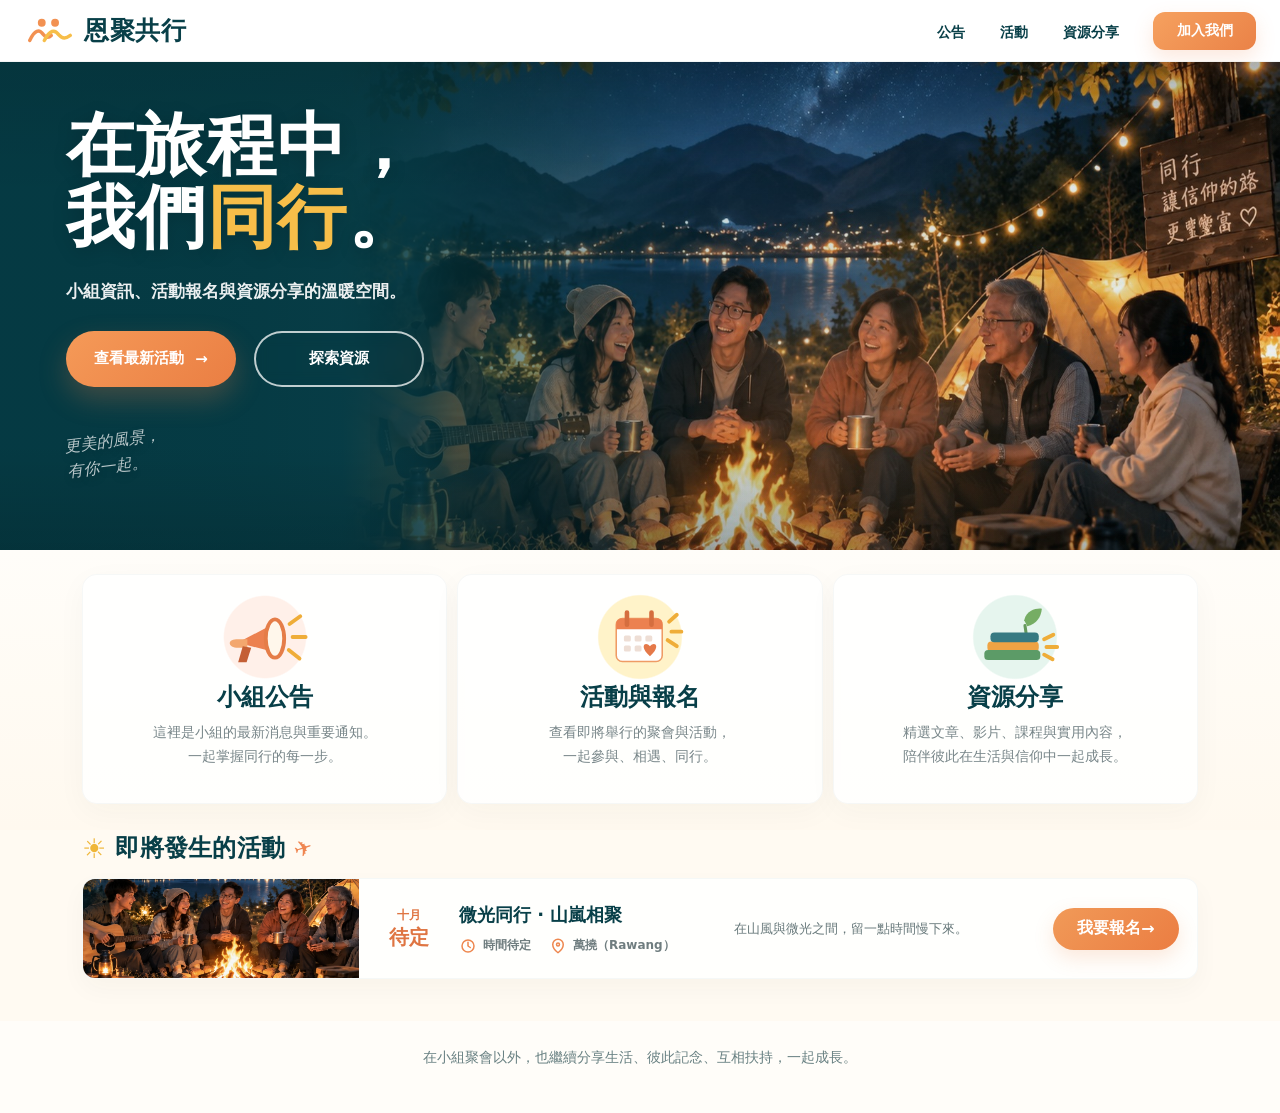
==== index.html @ 9990229e "Initial website version" ====
<!doctype html>
<html lang="zh-Hant">
<head>
  <meta charset="utf-8">
  <meta name="viewport" content="width=device-width, initial-scale=1">
  <meta name="theme-color" content="#fffaf2">
  <title>恩聚共行</title>
  <link rel="stylesheet" href="/style.css">
</head>
<body>
  <header class="topbar">
    <div class="nav-shell">
      <a class="brand" href="#top" aria-label="恩聚共行 首頁">
        <svg class="brand-mark" viewBox="0 0 82 48" aria-hidden="true">
          <circle cx="28" cy="11" r="6.2"></circle>
          <circle cx="49" cy="11" r="6.2"></circle>
          <path d="M9 39C17 22 24 21 30 29C34 34 38 36 43 31"></path>
          <path d="M32 39C41 22 48 21 55 30C60 36 65 37 73 31"></path>
        </svg>
        <span>恩聚共行</span>
      </a>

      <nav class="main-nav" aria-label="主要導覽">
        <a href="#announcements">公告</a>
        <a href="#events">活動</a>
        <a href="#resources">資源分享</a>
        <a class="join-btn" href="#connect">加入我們</a>
      </nav>

      <button class="menu-btn" type="button" aria-expanded="false" aria-label="開啟選單">
        <span></span><span></span><span></span>
      </button>
    </div>
  </header>

  <main id="top">
    <section class="hero" aria-labelledby="hero-title">
      <div class="hero-content">
        <h1 id="hero-title">在旅程中，<br>我們<span>同行</span>。</h1>
        <p>小組資訊、活動報名與資源分享的溫暖空間。</p>

        <div class="hero-actions">
          <a class="btn btn-primary" href="#events">查看最新活動 <span>→</span></a>
          <a class="btn btn-outline" href="#resources">探索資源</a>
        </div>

        <p class="hero-note">更美的風景，<br>有你一起。</p>
      </div>
    </section>

    <section class="feature-section" aria-label="主要功能">
      <div class="feature-grid">
        <article class="feature-card" id="announcements" tabindex="0">
          <div class="icon-stage icon-stage-peach" aria-hidden="true">
            <svg class="feature-icon megaphone" viewBox="0 0 120 90">
              <path class="icon-main" d="M31 49L69 29V64L31 54Z"></path>
              <path class="icon-light" d="M25 48H37V59H25C18 59 14 56 14 53C14 50 18 48 25 48Z"></path>
              <path class="icon-dark" d="M31 57L42 59L36 78H25Z"></path>
              <ellipse class="icon-ring" cx="73" cy="47" rx="12" ry="25"></ellipse>
              <path class="ray" d="M92 28L106 18M96 45H113M91 62L105 73"></path>
            </svg>
          </div>
          <h2>小組公告</h2>
          <p>這裡是小組的最新消息與重要通知。<br>一起掌握同行的每一步。</p>
        </article>

        <article class="feature-card" id="events" tabindex="0">
          <div class="icon-stage icon-stage-yellow" aria-hidden="true">
            <svg class="feature-icon calendar" viewBox="0 0 120 90">
              <rect class="icon-paper" x="29" y="21" width="60" height="56" rx="8"></rect>
              <path class="icon-main" d="M29 35H89V27C89 23 86 21 82 21H36C32 21 29 24 29 28Z"></path>
              <path class="ring" d="M43 13V29M75 13V29"></path>
              <g class="calendar-grid">
                <rect x="39" y="43" width="9" height="8" rx="2"></rect>
                <rect x="53" y="43" width="9" height="8" rx="2"></rect>
                <rect x="67" y="43" width="9" height="8" rx="2"></rect>
                <rect x="39" y="56" width="9" height="8" rx="2"></rect>
                <rect x="53" y="56" width="9" height="8" rx="2"></rect>
              </g>
              <path class="heart" d="M73 57C67 50 58 57 73 70C88 57 79 50 73 57Z"></path>
              <path class="ray" d="M98 25L108 16M101 38H114M96 49L108 57"></path>
            </svg>
          </div>
          <h2>活動與報名</h2>
          <p>查看即將舉行的聚會與活動，<br>一起參與、相遇、同行。</p>
        </article>

        <article class="feature-card" id="resources" tabindex="0">
          <div class="icon-stage icon-stage-mint" aria-hidden="true">
            <svg class="feature-icon books" viewBox="0 0 120 90">
              <path class="leaf" d="M72 23C75 10 88 7 95 8C94 19 88 28 76 31Z"></path>
              <path class="stem" d="M73 30C74 37 75 41 75 47"></path>
              <rect class="book book-one" x="24" y="51" width="67" height="13" rx="5"></rect>
              <rect class="book book-two" x="20" y="62" width="73" height="13" rx="5"></rect>
              <rect class="book book-three" x="28" y="39" width="63" height="13" rx="5"></rect>
              <path class="ray" d="M98 48L110 42M101 58H115M98 68L109 74"></path>
            </svg>
          </div>
          <h2>資源分享</h2>
          <p>精選文章、影片、課程與實用內容，<br>陪伴彼此在生活與信仰中一起成長。</p>
        </article>
      </div>
    </section>

    <section class="upcoming" aria-labelledby="upcoming-title">
      <div class="section-title-row">
        <h2 id="upcoming-title">
          <span class="sun-icon" aria-hidden="true">☀</span>
          即將發生的活動
          <span class="paper-plane" aria-hidden="true">✈</span>
        </h2>
        
      </div>

      <article class="event-card">
        <div class="event-image" role="img" aria-label="活動示意圖"></div>

        <div class="event-date">
          <span>十月</span>
          <strong>待定</strong>
        </div>

        <div class="event-main">
          <h3>微光同行 · 山嵐相聚</h3>
          <div class="event-meta">
            <span>
              <svg viewBox="0 0 24 24" aria-hidden="true"><circle cx="12" cy="12" r="8"></circle><path d="M12 7V12L15 14"></path></svg>
              時間待定
            </span>
            <span>
              <svg viewBox="0 0 24 24" aria-hidden="true"><path d="M12 21S5 15.8 5 10A7 7 0 0 1 19 10C19 15.8 12 21 12 21Z"></path><circle cx="12" cy="10" r="2"></circle></svg>
              萬撓（Rawang）
            </span>
          </div>
        </div>

        <p class="event-copy">在山風與微光之間，留一點時間慢下來。</p>

        <a class="register-btn" href="/chapter/1">我要報名 <span>→</span></a>
      </article>
    </section>

    <section class="connect" id="connect" aria-label="連結">
      <p>在小組聚會以外，也繼續分享生活、彼此記念、互相扶持，一起成長。</p>
    </section>
  </main>


  <script src="/app.js"></script>
</body>
</html>
---- style.css ----
:root {
  --cream: #fffaf2;
  --orange: #f29152;
  --sun: #f7be49;
  --ink: #083f48;
  --muted: #788689;
  --shadow: 0 14px 34px rgba(63, 50, 33, .07);
}
* { box-sizing: border-box; }
html { scroll-behavior: smooth; }
body {
  margin: 0;
  background: var(--cream);
  color: var(--ink);
  font-family: Inter, ui-sans-serif, system-ui, -apple-system, BlinkMacSystemFont,
               "Segoe UI", "Noto Sans TC", "Microsoft JhengHei", sans-serif;
  -webkit-font-smoothing: antialiased;
}
a { color: inherit; text-decoration: none; }
button { font: inherit; }

.topbar {
  position: sticky;
  top: 0;
  z-index: 30;
  height: 62px;
  background: rgba(255,255,255,.97);
  border-bottom: 1px solid rgba(5,61,69,.05);
  backdrop-filter: blur(14px);
}
.nav-shell {
  width: min(1298px, calc(100% - 48px));
  height: 100%;
  margin: 0 auto;
  display: flex;
  align-items: center;
  justify-content: space-between;
}
.brand {
  display: inline-flex;
  align-items: center;
  gap: 8px;
  color: var(--ink);
  font-weight: 800;
  font-size: 25px;
  letter-spacing: .02em;
}
.brand-mark { width: 52px; height: 36px; overflow: visible; }
.brand-mark circle { fill: var(--orange); }
.brand-mark path {
  fill: none;
  stroke: var(--orange);
  stroke-width: 5.5;
  stroke-linecap: round;
  stroke-linejoin: round;
}
.brand-mark path:last-child { stroke: var(--sun); }

.main-nav {
  display: flex;
  align-items: center;
  gap: 33px;
  font-size: 14px;
  font-weight: 700;
}
.main-nav > a:not(.join-btn) {
  position: relative;
  padding: 22px 1px 18px;
}
.main-nav > a:not(.join-btn)::after {
  content: "";
  position: absolute;
  left: 50%;
  right: 50%;
  bottom: 12px;
  height: 2px;
  border-radius: 999px;
  background: var(--orange);
  transition: .22s ease;
}
.main-nav > a:not(.join-btn):hover::after {
  left: 0;
  right: 0;
}
.join-btn {
  min-width: 103px;
  text-align: center;
  padding: 10px 18px;
  border-radius: 12px;
  color: #fff;
  background: linear-gradient(135deg, #f6a15f, #ea8247);
  box-shadow: 0 8px 20px rgba(237, 126, 67, .18);
  transition: transform .2s ease, box-shadow .2s ease;
}
.join-btn:hover {
  transform: translateY(-2px);
  box-shadow: 0 10px 24px rgba(237, 126, 67, .25);
}
.menu-btn {
  display: none;
  border: 0;
  background: none;
  padding: 8px;
}
.menu-btn span {
  display: block;
  width: 24px;
  height: 2px;
  margin: 5px 0;
  background: var(--ink);
}

.hero {
  position: relative;
  min-height: 488px;
  overflow: hidden;
  background:
    linear-gradient(90deg, rgba(5,58,67,.96) 0%, rgba(5,58,67,.92) 18%, rgba(5,58,67,.74) 33%, rgba(5,58,67,.18) 56%, rgba(5,58,67,.06) 100%),
    url("/assets/hero-bg-v2.jpg") center center / cover no-repeat;
}
.hero::before {
  content: "";
  position: absolute;
  inset: 0;
  background:
    radial-gradient(circle at 70% 68%, rgba(255, 161, 78, .18), transparent 22%),
    linear-gradient(180deg, rgba(0,0,0,.08), transparent 28%),
    linear-gradient(0deg, rgba(0,0,0,.12), transparent 22%);
  pointer-events: none;
}
.hero-content {
  position: relative;
  z-index: 2;
  width: min(1298px, calc(100% - 48px));
  margin: 0 auto;
  padding: 48px 0 46px 42px;
}
.hero h1 {
  margin: 0;
  color: #fff;
  font-size: clamp(52px, 5.4vw, 82px);
  line-height: 1.04;
  letter-spacing: .02em;
  font-weight: 900;
  font-family: "Noto Sans TC", "Microsoft JhengHei", sans-serif;
  text-shadow: 0 4px 18px rgba(0, 0, 0, .18);
}
.hero h1 span { color: var(--sun); }
.hero-content > p:not(.hero-note) {
  margin: 26px 0 0;
  color: rgba(255,255,255,.92);
  font-size: 17px;
  font-weight: 650;
}
.hero-actions {
  display: flex;
  gap: 18px;
  margin-top: 28px;
}
.btn {
  min-width: 170px;
  height: 56px;
  padding: 0 28px;
  border-radius: 999px;
  display: inline-flex;
  align-items: center;
  justify-content: center;
  gap: 11px;
  font-size: 15px;
  font-weight: 800;
  transition: transform .2s ease, box-shadow .2s ease, background .2s ease, border-color .2s ease;
}
.btn:hover { transform: translateY(-2px); }
.btn-primary {
  color: #fff;
  background: linear-gradient(135deg, #f59a58, #ea7e43);
  box-shadow: 0 12px 28px rgba(242, 132, 72, .25);
}
.btn-outline {
  color: #fff;
  border: 2px solid rgba(255,255,255,.75);
  background: rgba(7, 55, 68, .18);
  backdrop-filter: blur(7px);
}
.btn-outline:hover {
  background: rgba(255,255,255,.10);
  border-color: rgba(255,255,255,.92);
}
.hero-note {
  margin: 42px 0 0 !important;
  color: rgba(255,255,255,.72) !important;
  font-size: 16px !important;
  line-height: 1.55;
  font-style: italic;
  transform: rotate(-7deg);
  width: max-content;
  text-shadow: 0 4px 10px rgba(0,0,0,.2);
}

.feature-section {
  background: linear-gradient(180deg, #fffdf9 0%, #fff9ef 100%);
  padding: 24px 0 26px;
}
.feature-grid {
  width: min(1116px, calc(100% - 64px));
  margin: 0 auto;
  display: grid;
  grid-template-columns: repeat(3, 1fr);
  gap: 10px;
}
.feature-card {
  min-height: 230px;
  padding: 19px 18px 22px;
  text-align: center;
  border: 1px solid rgba(20,70,74,.035);
  border-radius: 15px;
  background: rgba(255,255,255,.84);
  box-shadow: 0 8px 30px rgba(69,49,27,.035);
  outline: none;
  transition: transform .22s ease, box-shadow .22s ease, border-color .22s ease;
}
.feature-card:hover,
.feature-card:focus-visible {
  transform: translateY(-5px);
  box-shadow: var(--shadow);
  border-color: rgba(240,138,75,.18);
}
.icon-stage {
  width: 110px;
  height: 86px;
  margin: 0 auto 4px;
  border-radius: 50%;
  display: grid;
  place-items: center;
  transition: transform .25s ease;
}
.feature-card:hover .icon-stage { transform: translateY(-4px) rotate(-1deg) scale(1.03); }
.icon-stage-peach { background: radial-gradient(circle, #fff0e9 0 58%, transparent 60%); }
.icon-stage-yellow { background: radial-gradient(circle, #fff3c9 0 59%, transparent 61%); }
.icon-stage-mint { background: radial-gradient(circle, #e6f5ee 0 59%, transparent 61%); }

.feature-icon { width: 92px; height: 72px; overflow: visible; }
.feature-icon .icon-main { fill: #ec8150; }
.feature-icon .icon-light { fill: #f3a76e; }
.feature-icon .icon-dark { fill: #c45f35; }
.feature-icon .icon-ring { fill: #fff7eb; stroke: #e57d48; stroke-width: 5; }
.feature-icon .ray {
  fill: none;
  stroke: #efad38;
  stroke-width: 5;
  stroke-linecap: round;
}
.calendar .icon-paper { fill: #fff; stroke: #ef9b65; stroke-width: 2; }
.calendar .ring { stroke: #d56e3f; stroke-width: 6; stroke-linecap: round; }
.calendar-grid rect { fill: #eeded5; }
.calendar .heart { fill: #e57949; }
.books .leaf { fill: #76ad64; }
.books .stem { stroke: #66995d; stroke-width: 4; fill: none; stroke-linecap: round; }
.book-one { fill: #efa344; }
.book-two { fill: #5c9b67; }
.book-three { fill: #377a82; }

.feature-card h2 {
  margin: 4px 0 8px;
  font-size: 24px;
  line-height: 1.15;
}
.feature-card p {
  margin: 0;
  color: var(--muted);
  font-size: 14px;
  line-height: 1.72;
}

.upcoming {
  background: #fffaf2;
  padding: 2px 0 42px;
}
.section-title-row {
  width: min(1116px, calc(100% - 64px));
  margin: 0 auto;
  padding: 0 0 14px;
  display: flex;
  align-items: center;
  justify-content: space-between;
}
.section-title-row h2 {
  margin: 0;
  display: flex;
  align-items: center;
  gap: 9px;
  font-size: 24px;
  letter-spacing: .01em;
}
.sun-icon { color: #efb638; font-size: 27px; }
.paper-plane { color: #ef8550; font-size: 22px; transform: rotate(-18deg); }
.view-all {
  color: #e6814c;
  font-size: 13px;
  font-weight: 800;
  cursor: default;
  user-select: none;
}
.event-card {
  width: min(1116px, calc(100% - 64px));
  min-height: 99px;
  margin: 0 auto;
  display: grid;
  grid-template-columns: 276px 68px 1.05fr 1.2fr 132px;
  align-items: center;
  gap: 16px;
  padding: 0 18px 0 0;
  overflow: hidden;
  border-radius: 13px;
  border: 1px solid rgba(20,70,74,.04);
  background: rgba(255,255,255,.86);
  box-shadow: 0 10px 26px rgba(66,45,21,.035);
}
.event-image {
  align-self: stretch;
  min-height: 99px;
  background: url("/assets/event-rawang-v2.jpg") center center / cover no-repeat;
}
.event-date {
  text-align: center;
  color: #df7542;
  line-height: 1.1;
}
.event-date span { display: block; font-size: 12px; font-weight: 800; }
.event-date strong { display: block; margin-top: 4px; font-size: 20px; }
.event-main h3 {
  margin: 0 0 10px;
  font-size: 18px;
}
.event-meta {
  display: flex;
  gap: 18px;
  flex-wrap: wrap;
  color: #6f7d7f;
  font-size: 12px;
  font-weight: 650;
}
.event-meta span {
  display: inline-flex;
  align-items: center;
  gap: 6px;
}
.event-meta svg {
  width: 18px;
  height: 18px;
  fill: none;
  stroke: #ee874f;
  stroke-width: 2;
  stroke-linecap: round;
  stroke-linejoin: round;
}
.event-copy {
  margin: 0;
  color: #68797b;
  font-size: 13px;
  line-height: 1.65;
}
.register-btn {
  justify-self: end;
  min-width: 126px;
  height: 42px;
  border: 0;
  border-radius: 999px;
  color: #fff;
  font-weight: 800;
  cursor: pointer;
  background: linear-gradient(135deg, #f19a58, #eb7d42);
  box-shadow: 0 8px 20px rgba(235,125,66,.18);
  transition: transform .18s ease, box-shadow .18s ease;
}
.register-btn:hover {
  transform: translateY(-2px);
  box-shadow: 0 10px 24px rgba(235,125,66,.25);
}
.connect {
  padding: 28px 20px 46px;
  background: #fffdf9;
  text-align: center;
  color: #688082;
  font-size: 14px;
}
.connect p { margin: 0 auto; max-width: 760px; }

.prototype-toast {
  position: fixed;
  left: 50%;
  bottom: 22px;
  z-index: 80;
  transform: translate(-50%, 18px);
  opacity: 0;
  pointer-events: none;
  padding: 11px 16px;
  border-radius: 999px;
  color: #fff;
  background: rgba(5,61,69,.94);
  box-shadow: 0 12px 30px rgba(5,40,46,.25);
  font-size: 13px;
  transition: .22s ease;
}
.prototype-toast.show {
  opacity: 1;
  transform: translate(-50%, 0);
}

@media (max-width: 980px) {
  .hero-content { padding-left: 18px; }
  .event-card { grid-template-columns: 220px 66px 1fr 126px; }
  .event-copy { display: none; }
}

@media (max-width: 760px) {
  .nav-shell { width: calc(100% - 28px); }
  .brand { font-size: 21px; }
  .brand-mark { width: 44px; }
  .main-nav {
    position: absolute;
    left: 14px;
    right: 14px;
    top: 68px;
    display: none;
    flex-direction: column;
    align-items: stretch;
    gap: 0;
    padding: 14px;
    border-radius: 14px;
    background: #fff;
    box-shadow: 0 16px 40px rgba(0,0,0,.12);
  }
  .main-nav.open { display: flex; }
  .main-nav > a { padding: 12px !important; }
  .join-btn { margin-top: 5px; }
  .menu-btn { display: block; }

  .hero {
    min-height: 560px;
    background:
      linear-gradient(180deg, rgba(5,58,67,.92) 0%, rgba(5,58,67,.78) 52%, rgba(5,58,67,.46) 100%),
      url("/assets/hero-bg-v2.jpg") 68% center / cover no-repeat;
  }
  .hero-content {
    width: calc(100% - 32px);
    padding: 54px 8px 36px;
  }
  .hero h1 { font-size: clamp(44px, 13vw, 60px); }
  .hero-content > p:not(.hero-note) {
    max-width: 330px;
    font-size: 16px;
  }
  .hero-actions { flex-wrap: wrap; gap: 12px; }
  .btn { width: 100%; min-width: 0; height: 52px; }

  .feature-grid {
    width: calc(100% - 28px);
    grid-template-columns: 1fr;
    gap: 12px;
  }
  .feature-card { min-height: auto; padding: 19px 18px 23px; }

  .section-title-row,
  .event-card { width: calc(100% - 28px); }
  .section-title-row h2 { font-size: 21px; }
  .event-card {
    grid-template-columns: 92px 1fr;
    gap: 12px;
    padding: 0 0 14px;
  }
  .event-image {
    grid-column: 1 / -1;
    min-height: 170px;
  }
  .event-date { padding-left: 10px; }
  .event-main { padding-right: 12px; }
  .event-copy {
    display: block;
    grid-column: 1 / -1;
    padding: 0 14px;
  }
  .register-btn {
    grid-column: 1 / -1;
    justify-self: stretch;
    margin: 0 14px;
  }
}

.register-btn{display:inline-flex;align-items:center;justify-content:center;text-decoration:none;}
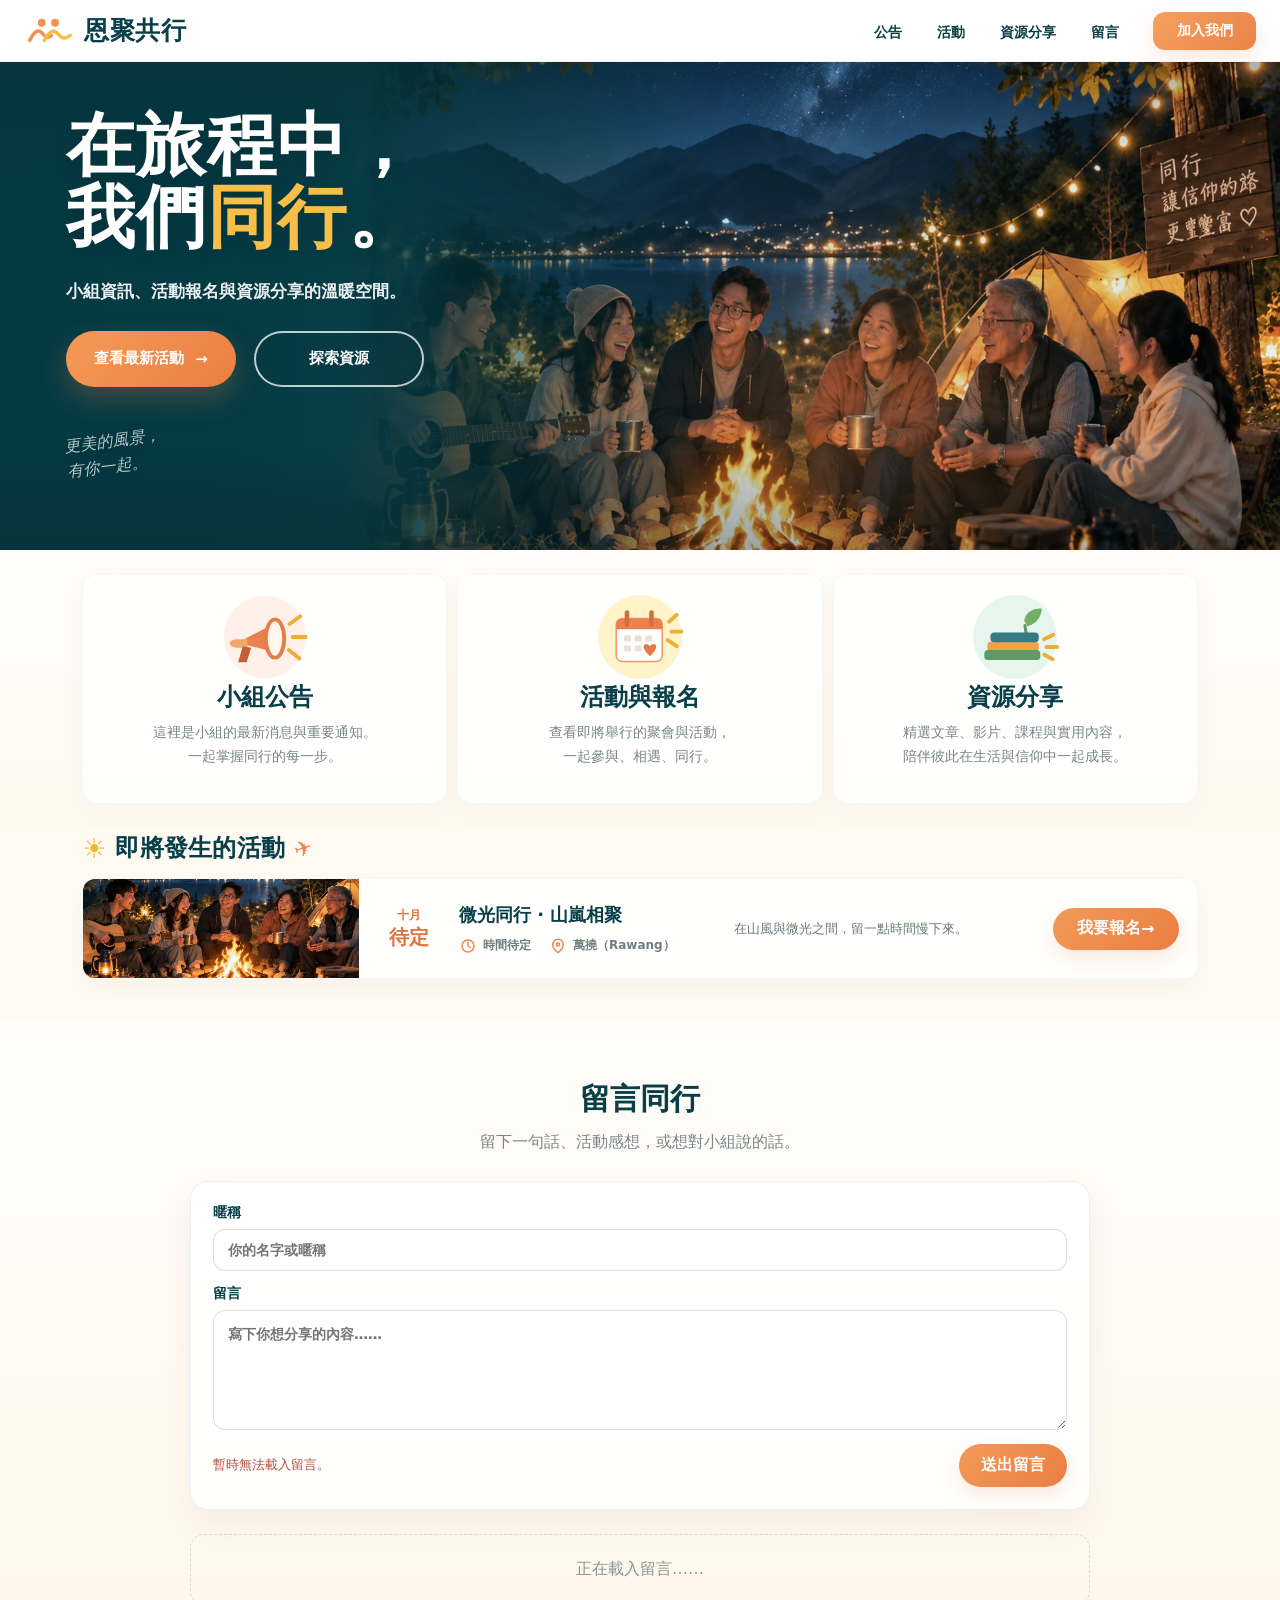
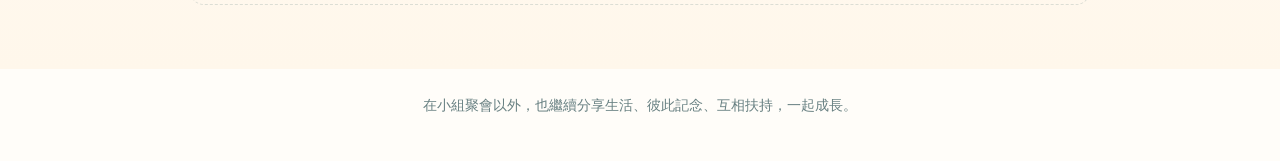
==== commit c606f634: "Add comments section to homepage" ====
--- a/index.html
+++ b/index.html
@@ -5,7 +5,8 @@
   <meta name="viewport" content="width=device-width, initial-scale=1">
   <meta name="theme-color" content="#fffaf2">
   <title>恩聚共行</title>
-  <link rel="stylesheet" href="/style.css">
+  <link rel="stylesheet" href="style.css">
+  <link rel="stylesheet" href="comments.css">
 </head>
 <body>
   <header class="topbar">
@@ -24,6 +25,7 @@
         <a href="#announcements">公告</a>
         <a href="#events">活動</a>
         <a href="#resources">資源分享</a>
+        <a href="#comments">留言</a>
         <a class="join-btn" href="#connect">加入我們</a>
       </nav>
 
@@ -109,7 +111,6 @@
           即將發生的活動
           <span class="paper-plane" aria-hidden="true">✈</span>
         </h2>
-        
       </div>
 
       <article class="event-card">
@@ -136,8 +137,38 @@
 
         <p class="event-copy">在山風與微光之間，留一點時間慢下來。</p>
 
-        <a class="register-btn" href="/chapter/1">我要報名 <span>→</span></a>
+        <a class="register-btn" href="pages/chapter1.html">我要報名 <span>→</span></a>
       </article>
+    </section>
+
+    <section class="comments-section" id="comments" aria-labelledby="comments-title">
+      <div class="comments-shell">
+        <div class="comments-heading">
+          <h2 id="comments-title">留言同行</h2>
+          <p>留下一句話、活動感想，或想對小組說的話。</p>
+        </div>
+
+        <form class="comments-form" id="comments-form">
+          <label>
+            暱稱
+            <input type="text" name="name" maxlength="20" autocomplete="nickname" placeholder="你的名字或暱稱" required>
+          </label>
+
+          <label>
+            留言
+            <textarea name="message" maxlength="300" placeholder="寫下你想分享的內容……" required></textarea>
+          </label>
+
+          <div class="comments-form-footer">
+            <p class="comments-status" id="comments-status" aria-live="polite"></p>
+            <button class="comments-submit" id="comments-submit" type="submit">送出留言</button>
+          </div>
+        </form>
+
+        <div class="comments-list" id="comments-list" aria-live="polite">
+          <p class="comments-empty">正在載入留言……</p>
+        </div>
+      </div>
     </section>
 
     <section class="connect" id="connect" aria-label="連結">
@@ -145,7 +176,7 @@
     </section>
   </main>
 
-
-  <script src="/app.js"></script>
+  <script src="app.js"></script>
+  <script src="comments.js"></script>
 </body>
 </html>
--- a/style.css
+++ b/style.css
@@ -1,4 +1,4 @@
-
+﻿
 :root {
   --cream: #fffaf2;
   --orange: #f29152;
@@ -117,7 +117,7 @@
   overflow: hidden;
   background:
     linear-gradient(90deg, rgba(5,58,67,.96) 0%, rgba(5,58,67,.92) 18%, rgba(5,58,67,.74) 33%, rgba(5,58,67,.18) 56%, rgba(5,58,67,.06) 100%),
-    url("/assets/hero-bg-v2.jpg") center center / cover no-repeat;
+    url("assets/hero-bg-v2.jpg") center center / cover no-repeat;
 }
 .hero::before {
   content: "";
@@ -320,7 +320,7 @@
 .event-image {
   align-self: stretch;
   min-height: 99px;
-  background: url("/assets/event-rawang-v2.jpg") center center / cover no-repeat;
+  background: url("assets/event-rawang-v2.jpg") center center / cover no-repeat;
 }
 .event-date {
   text-align: center;
@@ -441,7 +441,7 @@
     min-height: 560px;
     background:
       linear-gradient(180deg, rgba(5,58,67,.92) 0%, rgba(5,58,67,.78) 52%, rgba(5,58,67,.46) 100%),
-      url("/assets/hero-bg-v2.jpg") 68% center / cover no-repeat;
+      url("assets/hero-bg-v2.jpg") 68% center / cover no-repeat;
   }
   .hero-content {
     width: calc(100% - 32px);
@@ -489,3 +489,4 @@
 }
 
 .register-btn{display:inline-flex;align-items:center;justify-content:center;text-decoration:none;}
+
--- a/comments.css
+++ b/comments.css
@@ -0,0 +1,136 @@
+.comments-section {
+  padding: 58px 0 64px;
+  background: linear-gradient(180deg, #fffdf9 0%, #fff7eb 100%);
+}
+.comments-shell {
+  width: min(900px, calc(100% - 40px));
+  margin: 0 auto;
+}
+.comments-heading {
+  text-align: center;
+  margin-bottom: 26px;
+}
+.comments-heading h2 {
+  margin: 0 0 8px;
+  font-size: 30px;
+  color: var(--ink);
+}
+.comments-heading p {
+  margin: 0;
+  color: var(--muted);
+  line-height: 1.7;
+}
+.comments-form {
+  display: grid;
+  gap: 14px;
+  padding: 22px;
+  border-radius: 18px;
+  background: rgba(255,255,255,.92);
+  border: 1px solid rgba(8,63,72,.07);
+  box-shadow: 0 14px 34px rgba(63,50,33,.06);
+}
+.comments-form label {
+  display: grid;
+  gap: 7px;
+  color: var(--ink);
+  font-size: 14px;
+  font-weight: 800;
+}
+.comments-form input,
+.comments-form textarea {
+  width: 100%;
+  border: 1px solid rgba(8,63,72,.16);
+  border-radius: 12px;
+  background: #fff;
+  color: var(--ink);
+  padding: 12px 14px;
+  font: inherit;
+  outline: none;
+  transition: border-color .18s ease, box-shadow .18s ease;
+}
+.comments-form textarea {
+  min-height: 120px;
+  resize: vertical;
+  line-height: 1.6;
+}
+.comments-form input:focus,
+.comments-form textarea:focus {
+  border-color: #ee874f;
+  box-shadow: 0 0 0 3px rgba(238,135,79,.12);
+}
+.comments-form-footer {
+  display: flex;
+  align-items: center;
+  justify-content: space-between;
+  gap: 14px;
+  flex-wrap: wrap;
+}
+.comments-status {
+  min-height: 20px;
+  margin: 0;
+  color: #5f7c7f;
+  font-size: 13px;
+}
+.comments-status.error { color: #b34d3a; }
+.comments-submit {
+  border: 0;
+  border-radius: 999px;
+  padding: 11px 22px;
+  color: #fff;
+  font-weight: 800;
+  cursor: pointer;
+  background: linear-gradient(135deg, #f19a58, #eb7d42);
+  box-shadow: 0 8px 20px rgba(235,125,66,.18);
+}
+.comments-submit:disabled {
+  opacity: .6;
+  cursor: wait;
+}
+.comments-list {
+  display: grid;
+  gap: 12px;
+  margin-top: 24px;
+}
+.comment-card {
+  padding: 18px 20px;
+  border-radius: 15px;
+  background: rgba(255,255,255,.9);
+  border: 1px solid rgba(8,63,72,.06);
+  box-shadow: 0 8px 24px rgba(63,50,33,.04);
+}
+.comment-card-header {
+  display: flex;
+  align-items: baseline;
+  justify-content: space-between;
+  gap: 12px;
+}
+.comment-card-header strong {
+  color: var(--ink);
+  font-size: 15px;
+}
+.comment-card-header time {
+  color: #91a0a2;
+  font-size: 12px;
+  white-space: nowrap;
+}
+.comment-card p {
+  margin: 9px 0 0;
+  color: #536d70;
+  line-height: 1.7;
+  white-space: pre-wrap;
+  overflow-wrap: anywhere;
+}
+.comments-empty {
+  margin: 0;
+  padding: 24px;
+  text-align: center;
+  color: #869597;
+  border: 1px dashed rgba(8,63,72,.14);
+  border-radius: 14px;
+}
+@media (max-width: 600px) {
+  .comments-section { padding: 42px 0 48px; }
+  .comments-shell { width: calc(100% - 28px); }
+  .comments-form { padding: 18px; }
+  .comment-card-header { align-items: flex-start; flex-direction: column; gap: 4px; }
+}
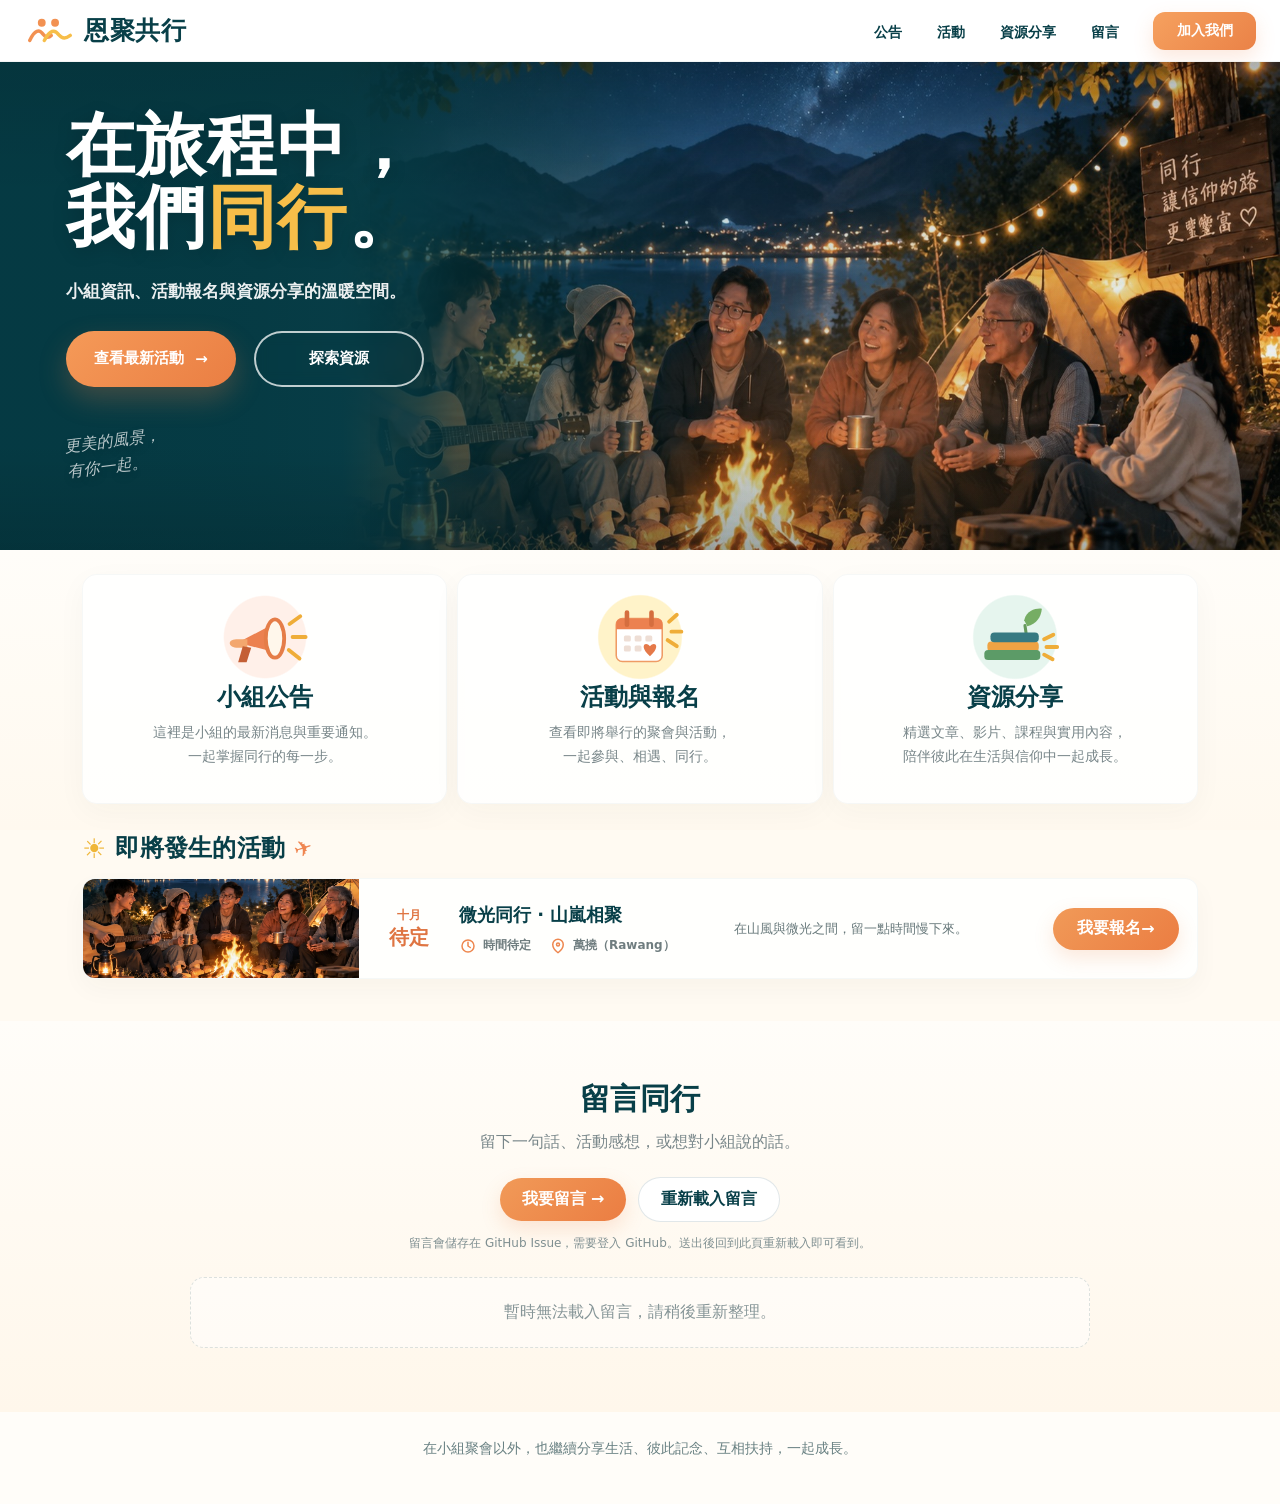
==== commit 1ca5ef9e: "Connect homepage to live GitHub Issues comments" ====
--- a/index.html
+++ b/index.html
@@ -148,22 +148,11 @@
           <p>留下一句話、活動感想，或想對小組說的話。</p>
         </div>
 
-        <form class="comments-form" id="comments-form">
-          <label>
-            暱稱
-            <input type="text" name="name" maxlength="20" autocomplete="nickname" placeholder="你的名字或暱稱" required>
-          </label>
-
-          <label>
-            留言
-            <textarea name="message" maxlength="300" placeholder="寫下你想分享的內容……" required></textarea>
-          </label>
-
-          <div class="comments-form-footer">
-            <p class="comments-status" id="comments-status" aria-live="polite"></p>
-            <button class="comments-submit" id="comments-submit" type="submit">送出留言</button>
-          </div>
-        </form>
+        <div class="comments-actions">
+          <a class="comments-submit" href="https://github.com/ngweichoong/acts/issues/2#new_comment_field" target="_blank" rel="noopener">我要留言 →</a>
+          <button class="comments-refresh" id="comments-refresh" type="button">重新載入留言</button>
+          <p class="comments-note">留言會儲存在 GitHub Issue，需要登入 GitHub。送出後回到此頁重新載入即可看到。</p>
+        </div>
 
         <div class="comments-list" id="comments-list" aria-live="polite">
           <p class="comments-empty">正在載入留言……</p>
--- a/comments.css
+++ b/comments.css
@@ -8,7 +8,7 @@
 }
 .comments-heading {
   text-align: center;
-  margin-bottom: 26px;
+  margin-bottom: 22px;
 }
 .comments-heading h2 {
   margin: 0 0 8px;
@@ -20,101 +20,102 @@
   color: var(--muted);
   line-height: 1.7;
 }
-.comments-form {
-  display: grid;
-  gap: 14px;
-  padding: 22px;
-  border-radius: 18px;
-  background: rgba(255,255,255,.92);
-  border: 1px solid rgba(8,63,72,.07);
-  box-shadow: 0 14px 34px rgba(63,50,33,.06);
-}
-.comments-form label {
-  display: grid;
-  gap: 7px;
-  color: var(--ink);
-  font-size: 14px;
-  font-weight: 800;
-}
-.comments-form input,
-.comments-form textarea {
-  width: 100%;
-  border: 1px solid rgba(8,63,72,.16);
-  border-radius: 12px;
-  background: #fff;
-  color: var(--ink);
-  padding: 12px 14px;
-  font: inherit;
-  outline: none;
-  transition: border-color .18s ease, box-shadow .18s ease;
-}
-.comments-form textarea {
-  min-height: 120px;
-  resize: vertical;
-  line-height: 1.6;
-}
-.comments-form input:focus,
-.comments-form textarea:focus {
-  border-color: #ee874f;
-  box-shadow: 0 0 0 3px rgba(238,135,79,.12);
-}
-.comments-form-footer {
+.comments-actions {
   display: flex;
   align-items: center;
-  justify-content: space-between;
-  gap: 14px;
+  justify-content: center;
+  gap: 12px;
   flex-wrap: wrap;
+  margin-bottom: 24px;
 }
-.comments-status {
-  min-height: 20px;
-  margin: 0;
-  color: #5f7c7f;
-  font-size: 13px;
-}
-.comments-status.error { color: #b34d3a; }
-.comments-submit {
+.comments-submit,
+.comments-refresh {
+  display: inline-flex;
+  align-items: center;
+  justify-content: center;
   border: 0;
   border-radius: 999px;
   padding: 11px 22px;
-  color: #fff;
+  font: inherit;
   font-weight: 800;
   cursor: pointer;
+  text-decoration: none;
+}
+.comments-submit {
+  color: #fff;
   background: linear-gradient(135deg, #f19a58, #eb7d42);
   box-shadow: 0 8px 20px rgba(235,125,66,.18);
 }
-.comments-submit:disabled {
-  opacity: .6;
+.comments-refresh {
+  color: var(--ink);
+  background: #fff;
+  border: 1px solid rgba(8,63,72,.12);
+}
+.comments-refresh:disabled {
+  opacity: .55;
   cursor: wait;
+}
+.comments-note {
+  width: 100%;
+  margin: 0;
+  text-align: center;
+  color: #7f8f91;
+  font-size: 12px;
+  line-height: 1.6;
 }
 .comments-list {
   display: grid;
   gap: 12px;
-  margin-top: 24px;
 }
 .comment-card {
   padding: 18px 20px;
   border-radius: 15px;
-  background: rgba(255,255,255,.9);
+  background: rgba(255,255,255,.92);
   border: 1px solid rgba(8,63,72,.06);
   box-shadow: 0 8px 24px rgba(63,50,33,.04);
 }
 .comment-card-header {
   display: flex;
-  align-items: baseline;
+  align-items: center;
   justify-content: space-between;
   gap: 12px;
 }
-.comment-card-header strong {
+.comment-identity {
+  display: flex;
+  align-items: center;
+  gap: 10px;
+  min-width: 0;
+}
+.comment-avatar {
+  width: 38px;
+  height: 38px;
+  border-radius: 50%;
+  object-fit: cover;
+  background: #f1eee8;
+  flex: 0 0 auto;
+}
+.comment-identity strong,
+.comment-identity time {
+  display: block;
+}
+.comment-identity strong {
   color: var(--ink);
   font-size: 15px;
+  overflow-wrap: anywhere;
 }
-.comment-card-header time {
+.comment-identity time {
+  margin-top: 2px;
   color: #91a0a2;
   font-size: 12px;
-  white-space: nowrap;
 }
-.comment-card p {
-  margin: 9px 0 0;
+.comment-source {
+  flex: 0 0 auto;
+  color: #e6814c;
+  font-size: 12px;
+  font-weight: 800;
+}
+.comment-card > p {
+  margin: 12px 0 0;
   color: #536d70;
   line-height: 1.7;
   white-space: pre-wrap;
@@ -127,10 +128,13 @@
   color: #869597;
   border: 1px dashed rgba(8,63,72,.14);
   border-radius: 14px;
+  background: rgba(255,255,255,.48);
 }
 @media (max-width: 600px) {
   .comments-section { padding: 42px 0 48px; }
   .comments-shell { width: calc(100% - 28px); }
-  .comments-form { padding: 18px; }
-  .comment-card-header { align-items: flex-start; flex-direction: column; gap: 4px; }
+  .comments-heading h2 { font-size: 26px; }
+  .comments-submit,
+  .comments-refresh { width: 100%; }
+  .comment-card-header { align-items: flex-start; }
 }
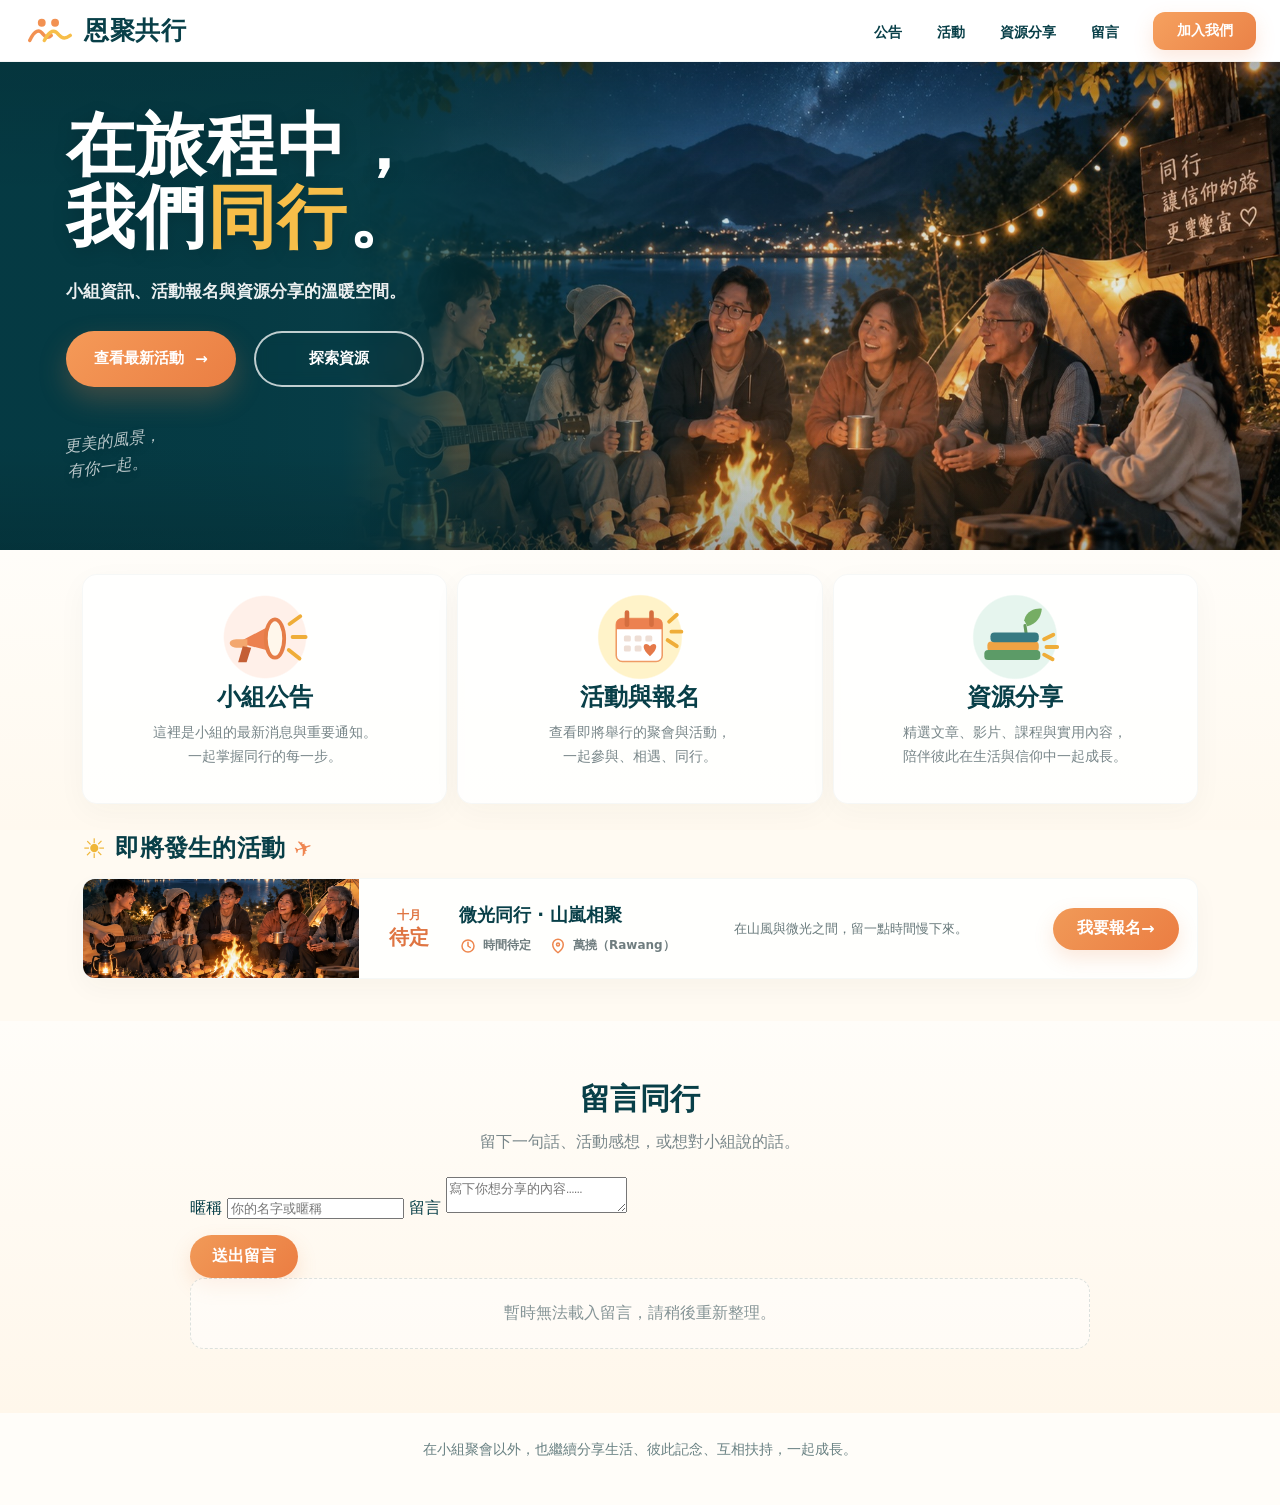
==== commit f8014934: "Restore direct website comment form" ====
--- a/index.html
+++ b/index.html
@@ -148,11 +148,22 @@
           <p>留下一句話、活動感想，或想對小組說的話。</p>
         </div>
 
-        <div class="comments-actions">
-          <a class="comments-submit" href="https://github.com/ngweichoong/acts/issues/2#new_comment_field" target="_blank" rel="noopener">我要留言 →</a>
-          <button class="comments-refresh" id="comments-refresh" type="button">重新載入留言</button>
-          <p class="comments-note">留言會儲存在 GitHub Issue，需要登入 GitHub。送出後回到此頁重新載入即可看到。</p>
-        </div>
+        <form class="comments-form" id="comments-form">
+          <label>
+            暱稱
+            <input type="text" name="name" maxlength="20" autocomplete="nickname" placeholder="你的名字或暱稱" required>
+          </label>
+
+          <label>
+            留言
+            <textarea name="message" maxlength="300" placeholder="寫下你想分享的內容……" required></textarea>
+          </label>
+
+          <div class="comments-form-footer">
+            <p class="comments-status" id="comments-status" aria-live="polite"></p>
+            <button class="comments-submit" id="comments-submit" type="submit">送出留言</button>
+          </div>
+        </form>
 
         <div class="comments-list" id="comments-list" aria-live="polite">
           <p class="comments-empty">正在載入留言……</p>
